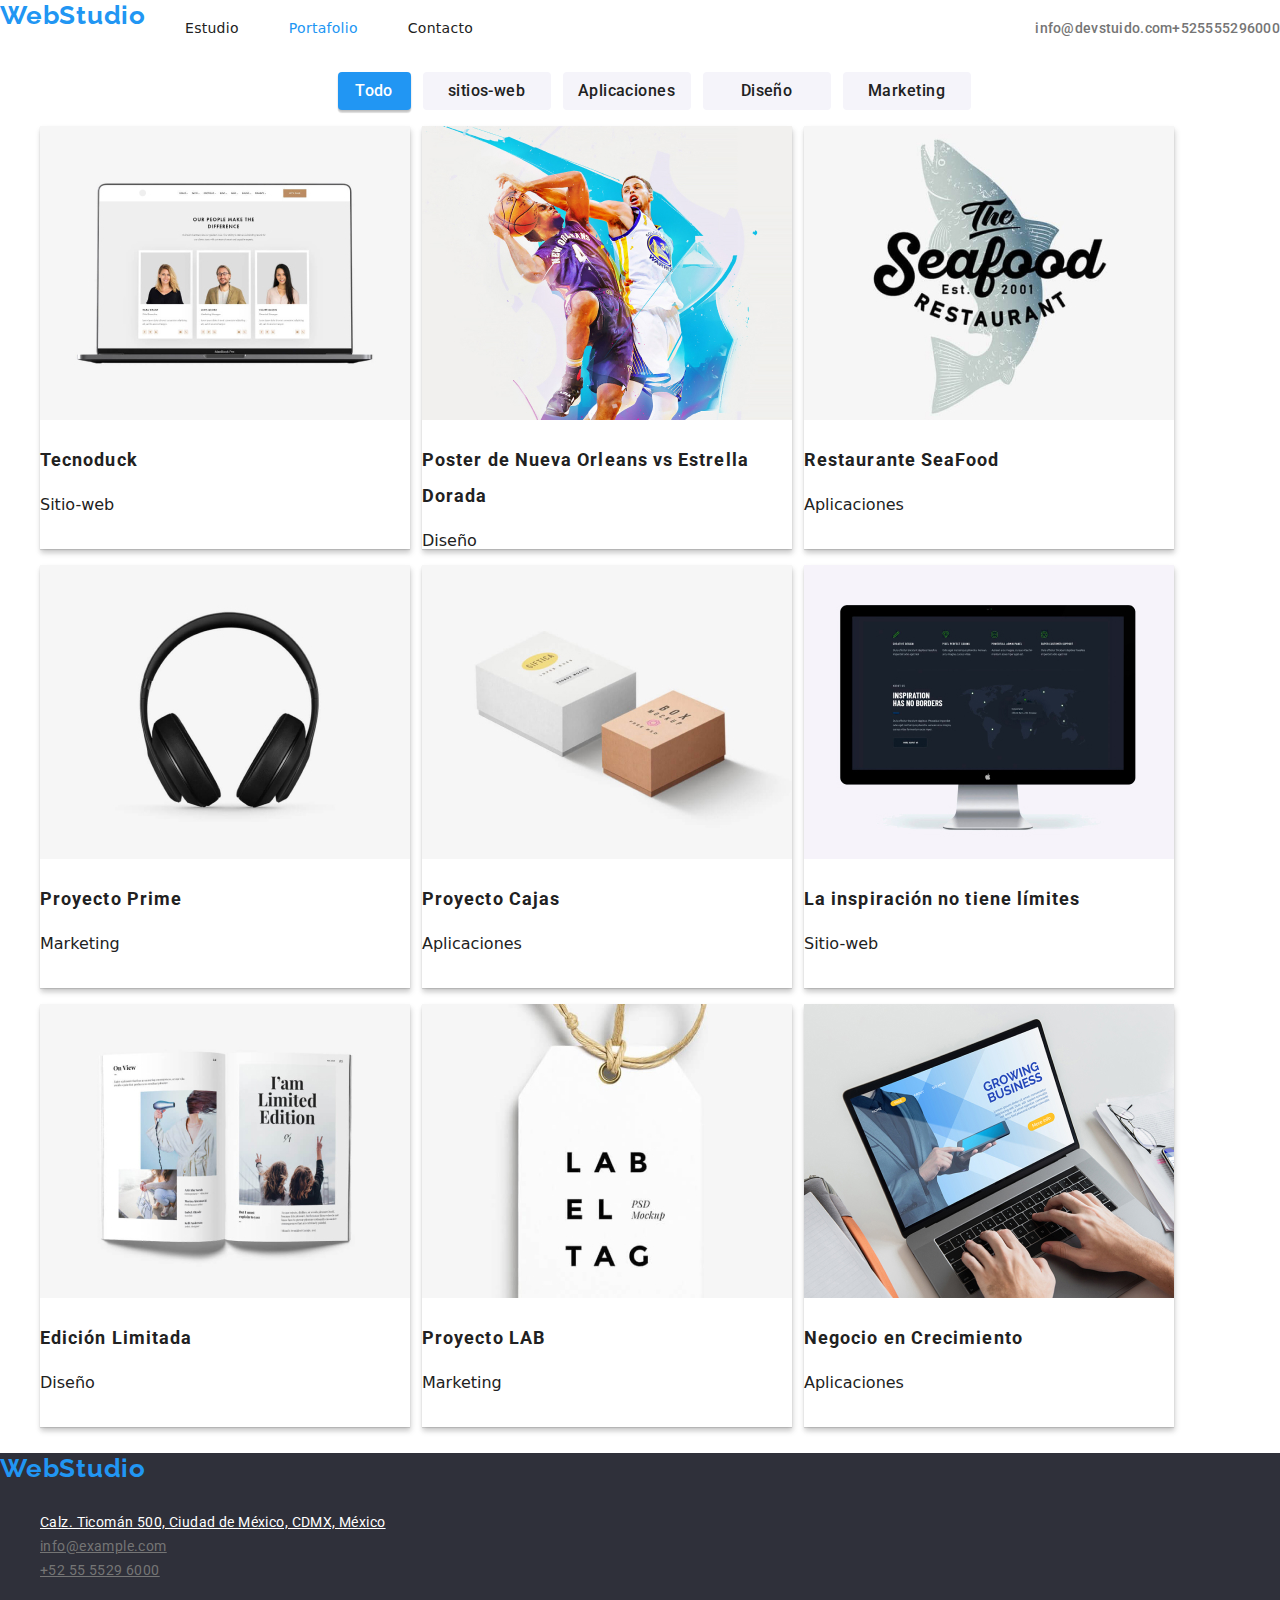
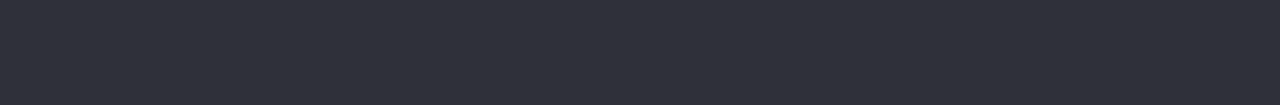
==== portfolio.html @ 0468573d "copia de la tarea 2" ====
<!DOCTYPE html>
<html lang="en">
  <head>
    <meta charset="UTF-8" />
    <meta http-equiv="X-UA-Compatible" content="IE=edge" />
    <meta name="viewport" content="width=device-width, initial-scale=1.0" />
    <title>tarea2</title>
    <link rel="icon" href="images/logo.jpg" />
    <link rel="stylesheet" href="css/styles.css" />
    <link rel="preconnect" href="https://fonts.googleapis.com" />
    <link rel="preconnect" href="https://fonts.gstatic.com" crossorigin />
    <link
    rel="stylesheet"
    href="https://cdnjs.cloudflare.com/ajax/libs/modern-normalize/1.0.0/modern-normalize.min.css"
  />
    <link
      href="https://fonts.googleapis.com/css2?family=Raleway:wght@700&family=Roboto:wght@400;500;700;900&display=swap"
      rel="stylesheet"
    />
  </head>
  <body>
    <header class="head">
      <nav class="browser">
        <a class="web-nav">WebStudio</a>
        <ul class="link-brow">
          <li><a class="link" href="./index.html">Estudio</a></li>
          <li><a class="link current" href="./portfolio.html">Portafolio</a></li>
          <li><a class="link" href="./Contacto">Contacto</a></li>
        </ul>
      </nav>
      <ul class="links-datos">
        <li>
          <a class="email" href="info@devstuido.com">info@devstuido.com</a>
        </li>
        <li>
          <a class="phone" href="+525555296000">+525555296000</a>
        </li>
      </ul>
    </header>
    <main>
      <section>
        <ul class="buttons-main">
          <li>
            <button class="sites-a" type="button">Todo</button>
          </li>
          <li>
            <button class="sites" type="button">sitios-web</button>
          </li>
          <li>
            <button class="sites" type="button">Aplicaciones</button>
          </li>
          <li>
            <button class="sites" type="button">Diseño</button>
          </li>
          <li>
            <button class="sites" type="button">Marketing</button>
          </li>
        </ul>
        <ul class="conte">
          <li class="box">
            <a href="" class="sites-port">
              <img
                class="img"
                src="images/tecnoduck.jpg"
                alt="tecnoduck"
                width="370px"
              />
            </a>
            <h3 class="areas">Tecnoduck</h3>
            <p class="description">Sitio-web</p>
          </li>
          <li class="box">
            <a href="" class="sites-port">
              <img
                class="img"
                src="images/post-new-orleans.jpg"
                alt="poster"
                width="370px"
              />
            </a>
            <h3 class="areas">Poster de Nueva Orleans vs Estrella Dorada</h3>
            <p class="description">Diseño</p>
          </li>
          <li class="box">
            <a href="" class="sites-port">
              <img
                class="img"
                src="images/sea-food.jpg"
                alt="restaurante"
                width="370px"
              />
            </a>
            <h3 class="areas">Restaurante SeaFood</h3>
            <p class="description">Aplicaciones</p>
          </li>
        </ul>
        <ul class="conte">
          <li class="box">
            <a href="" class="sites-port">
              <img
                class="img"
                src="images/headphones.jpg"
                alt="audifonos"
                width="370px"
              />
            </a>
            <h3 class="areas">Proyecto Prime</h3>
            <p class="description">Marketing</p>
          </li>
          <li class="box">
            <a href="" class="sites-port">
              <img
                class="img"
                src="images/boxes.jpg"
                alt="cajas"
                width="370px"
              />
            </a>
            <h3 class="areas">Proyecto Cajas</h3>
            <p class="description">Aplicaciones</p>
          </li>
          <li class="box">
            <a href="" class="sites-port">
              <img
                class="img"
                src="images/monitor.jpg"
                alt="monitor"
                width="370px"
            /></a>
            <h3 class="areas">La inspiración no tiene límites</h3>
            <p class="description">Sitio-web</p>
            </ul>
            <ul class="conte">
          </li>
          <li class="box">
            <a href="" class="sites-port">
              <img
                class="img"
                src="images/limited-edition.jpg"
                alt="Edicion limitada"
                width="370px"
            /></a>
            <h3 class="areas">Edición Limitada</h3>
            <p class="description">Diseño</p>
          </li>
          <li class="box">
            <a href="" class="sites-port">
              <img
                class="img"
                src="images/proyect-lab.jpg"
                alt="Proyecto"
                width="370px"
            /></a>
            <h3 class="areas">Proyecto LAB</h3>
            <p class="description">Marketing</p>
          </li>
          <li class="box">
            <a href="" class="sites-port">
              <img
                class="img"
                src="images/pc.jpg"
                alt="Computador"
                width="370px"
            /></a>
            <h3 class="areas">Negocio en Crecimiento</h3>
            <p class="description">Aplicaciones</p>
          </li>
        </ul>
      </section>
    </main>
    <footer class="foot">
      <h3 class="web-foot">WebStudio</h3>
      <address>
        <ul class="direct-foot">
          <li>
            <a class="addres" href="/">
              Calz. Ticomán 500, Ciudad de México, CDMX, México
            </a>
          </li>
          <li>
            <a class="email-2" href="mailto:info@example.com"
              >info@example.com</a
            >
          </li>
          <li>
            <a class="phone-2" href="tel:+52 55 5529 6000">
              +52 55 5529 6000
            </a>
          </li>
        </ul>
      </address>
    </footer>
  </body>
</html>
---- css/styles.css ----
:root {
  --var-color-back-text: #ffffff;
  --var-color-textdeco-ho-fo: #2196f3;
  --var-color-text-black: #212121;
  --var-color-text-gris: #757575;
}

body {
  font-family: 'Roboto', 'Arial', sans-serif;
  background-color: var(--var-color-back-text);
  color: var(--var-color-text-black);
}
.head {
  display: flex;
}
.browser {
  display: flex;
  margin-top: auto;
  margin-bottom: auto;
}
main li {
  list-style: none;
}

.link-brow {
  display: flex;
  list-style: none;
}

.browser .link-brow .current {
  color: var(--var-color-textdeco-ho-fo);
}

/* .link-brow .link {
  text-decoration: none;
  font-style: normal;
  color: var(--var-color-text-black);
  font-weight: 500;
  font-size: 14px;
  line-height: 1.7142em;
  letter-spacing: 0.02em;
  margin-right: 50px;
} */

.link-brow .link {
  text-decoration: none;
  font-style: normal;
  color: var(--var-color-text-black);
  font-weight: 500;
  font-size: 14px;
  line-height: 1.7142em;
  letter-spacing: 0.02em;
  margin-right: 50px;
}
.link:hover,
.link:focus,
.link-current:hover,
.link-current:focus {
  color: var(--var-color-textdeco-ho-fo);
  text-decoration: underline 3px var(--var-color-textdeco-ho-fo);
}
.web-nav {
  width: 145px;
  height: 31px;
  left: 215px;
  top: 24px;

  font-family: 'Raleway';
  font-style: normal;
  font-weight: 700;
  font-size: 26px;
  line-height: 1.938rem;
  text-align: right;
  letter-spacing: 0.03em;
  color: var(--var-color-textdeco-ho-fo);
  /* text-decoration: underline 3px var(--var-color-textdeco-ho-fo); */
}

.links-datos {
  font-family: 'Roboto';
  font-style: normal;
  font-weight: 500;
  font-size: 14px;
  line-height: 1rem;
  letter-spacing: 0.02em;
  display: flex;
  margin-left: auto;
  margin-top: auto;
  margin-bottom: auto;
  list-style: none;
}
.links-datos a {
  text-decoration: none;
  color: var(--var-color-text-gris);
}

.email:hover,
.email:focus {
  color: var(--var-color-textdeco-ho-fo);
}
.phone:hover,
.phone:focus {
  color: var(--var-color-textdeco-ho-fo);
}

.detall {
  list-style: none;
}
.part-solu {
  width: 1600px;
  left: -4px;
  top: 80px;
  background: #2f303a;
  filter: drop-shadow(0px 4px 4px rgba(0, 0, 0, 0.25));
}
.solution {
  font-family: 'Roboto';
  font-style: normal;
  font-weight: 900;
  font-size: 44px;
  line-height: 1.363em;
  text-align: center;
  letter-spacing: 0.06em;
  text-transform: uppercase;
  color: var(--var-color-back-text);
}
.service {
  display: flex;
  flex-direction: row;
  justify-content: center;
  align-items: center;
  padding: 10px 32px;
  gap: 10px;
  display: block;
  margin: 0 auto;
  font-family: 'Roboto';
  font-style: normal;
  font-weight: 700;
  font-size: 16px;
  line-height: 1.875em;
  display: flex;
  align-items: center;
  text-align: center;
  letter-spacing: 0.06em;
  color: var(--var-color-back-text);
  flex: none;
  order: 0;
  flex-grow: 0;
  cursor: pointer;
  border-radius: 4px;
  background: var(--var-color-textdeco-ho-fo);
}
.service:hover {
  box-shadow: 0px 4px 4px rgba(0, 0, 0, 0.15);
}

.detail {
  display: flex;
  margin: auto;
  width: 80%;
}
.details.main {
  font-family: 'Roboto';
  font-style: normal;
  font-weight: 700;
  font-size: 14px;
  line-height: 1rem;
  letter-spacing: 0.03em;
  text-transform: uppercase;
  color: #212121;
}
.contents-main {
  font-family: 'Roboto';
  font-style: normal;
  font-weight: 400;
  font-size: 14px;
  line-height: 1.5rem;
  letter-spacing: 0.03em;
  color: var(--var-color-text-gris);
}
.details-main:hover,
.details-main:focus,
.details-main:active {
  text-decoration: underline 3px var(--var-color-textdeco-ho-fo);
}

.contents-main:hover,
.contents-main:focus,
.contents-main:active {
  text-decoration: underline 3px var(--var-color-textdeco-ho-fo);
}
.work-main {
  font-family: 'Roboto';
  font-style: normal;
  font-weight: 700;
  font-size: 36px;
  line-height: 2.625rem;
  text-align: center;
  letter-spacing: 0.03em;
  color: var(--var-color-text-black);
}
.ocupation {
  width: 1173.16px;
  height: 425px;
  left: 215px;
  top: 991px;
  display: block;
  margin: auto;
}
.images {
  display: flex;
}
.img:hover,
.img:focus,
.img:active {
  border: 3px solid var(--var-color-textdeco-ho-fo);
}
.team {
  width: 1600px;
  height: 648px;
  left: 0px;
  top: 1510px;

  background: #f5f4fa;
}
.them {
  display: flex;
}
.ourteam {
  font-family: 'Roboto';
  font-style: normal;
  font-weight: 700;
  font-size: 36px;
  line-height: 2.625rem;
  text-align: center;
  letter-spacing: 0.03em;
  color: #212121;
}
.member:hover,
.member:focus,
.member:active {
  border: 2px solid var(--var-color-textdeco-ho-fo);
}
.team-main {
  font-family: 'Roboto';
  font-style: normal;
  font-weight: 500;
  font-size: 16px;
  line-height: 1.188rem;
  text-align: center;
  letter-spacing: 0.03em;
  color: #212121;
}
.profession-main {
  font-family: 'Roboto';
  font-style: normal;
  font-weight: 400;
  font-size: 16px;
  line-height: 1.188rem;
  text-align: center;
  letter-spacing: 0.03em;
  color: var(--var-color-text-gris);
}
.team-main:hover,
.team-main:focus,
.team-main:active {
  text-decoration: underline 3px var(--var-color-textdeco-ho-fo);
}
.profession-main:hover,
.profession-main:focus,
.profession-main:active {
  text-decoration: underline 3px var(--var-color-textdeco-ho-fo);
}

.foot {
  width: 1600px;
  height: 252px;
  left: 0px;
  top: 2158px;
  background: #2f303a;
}
.direct-foot {
  list-style: none;
}

.web-foot {
  font-family: 'Raleway';
  font-style: normal;
  font-weight: 700;
  font-size: 26px;
  line-height: 1.938rem;
  letter-spacing: 0.03em;
  color: var(--var-color-textdeco-ho-fo);
}
.web-foot:focus,
.web-foot:hover {
  text-decoration: underline 3px var(--var-color-textdeco-ho-fo);
}
.addres:focus,
.addres:hover {
  text-decoration: underline 3px var(--var-color-textdeco-ho-fo);
}
.addres {
  font-family: 'Roboto';
  font-style: normal;
  font-weight: 400;
  font-size: 14px;
  line-height: 1.5rem;
  letter-spacing: 0.03em;
  color: var(--var-color-back-text);
}
.email-2:focus,
.email-2:hover {
  text-decoration: underline 3px var(--var-color-textdeco-ho-fo);
}
.email-2 {
  font-family: 'Roboto';
  font-style: normal;
  font-weight: 400;
  font-size: 14px;
  line-height: 1.5rem;
  letter-spacing: 0.03em;
  color: var(--var-color-text-gris);
}
.phone-2:focus,
.phone-2:hover {
  text-decoration: underline 3px var(--var-color-textdeco-ho-fo);
}
.phone-2 {
  font-family: 'Roboto';
  font-style: normal;
  font-weight: 400;
  font-size: 14px;
  line-height: 1.5rem;
  letter-spacing: 0.03em;
  color: var(--var-color-text-gris);
}
/* Portafolio*/

.sites-a:hover,
.sites-a:focus,
.sites-a:active {
  text-decoration: underline 3px var(--var-color-textdeco-ho-fo);
  background: var(--var-color-textdeco-ho-fo);
  color: var(--var-color-back-text);
}
.sites:hover,
.sites:focus,
.sites:active {
  text-decoration: underline 3px var(--var-color-textdeco-ho-fo);
  background: var(--var-color-textdeco-ho-fo);
  color: var(--var-color-back-text);
}

.buttons-main {
  display: flex;
  align-items: center;
  justify-content: center;
}
.sites-a {
  width: 73px;
  height: 38px;
  margin-right: 12px;
  background: var(--var-color-textdeco-ho-fo);
  box-shadow: 0px 3px 1px rgba(0, 0, 0, 0.1), 0px 1px 2px rgba(0, 0, 0, 0.08),
    0px 2px 2px rgba(0, 0, 0, 0.12);
  border-radius: 4px;
  border: 1px;
  font-family: 'Roboto';
  font-style: normal;
  font-weight: 500;
  font-size: 16px;
  line-height: 1.625rem;
  text-align: center;
  letter-spacing: 0.03em;
  color: var(--var-color-back-text);
}
.sites {
  width: 128px;
  height: 38px;
  margin-right: 12px;
  background: #f5f4fa;
  border-radius: 4px;
  border: 1px;
  font-family: 'Roboto';
  font-style: normal;
  font-weight: 500;
  font-size: 16px;
  line-height: 1.625rem;
  text-align: center;
  letter-spacing: 0.03em;
  color: var(--var-color-text-black);
}

.areas:focus,
.areas:active,
.areas:hover {
  text-decoration: underline 3px var(--var-color-textdeco-ho-fo);
}
.description:focus,
.description:active,
.description:hover {
  text-decoration: underline 3px var(--var-color-textdeco-ho-fo);
}

.areas {
  font-family: 'Roboto';
  font-style: normal;
  font-weight: 700;
  font-size: 18px;
  line-height: 2.25rem;
  letter-spacing: 0.06em;
  color: var(--var-color-text-black);
}

.box {
  box-sizing: border-box;
  margin-right: 12px;
  width: 370px;
  height: 423px;
  background: var(--var-color-back-text);
  border: 0px solid #eeeeee;
  box-shadow: 0px 1px 1px rgba(0, 0, 0, 0.12), 0px 4px 4px rgba(0, 0, 0, 0.06),
    1px 4px 6px rgba(0, 0, 0, 0.16);
}
.conte {
  display: flex;
}
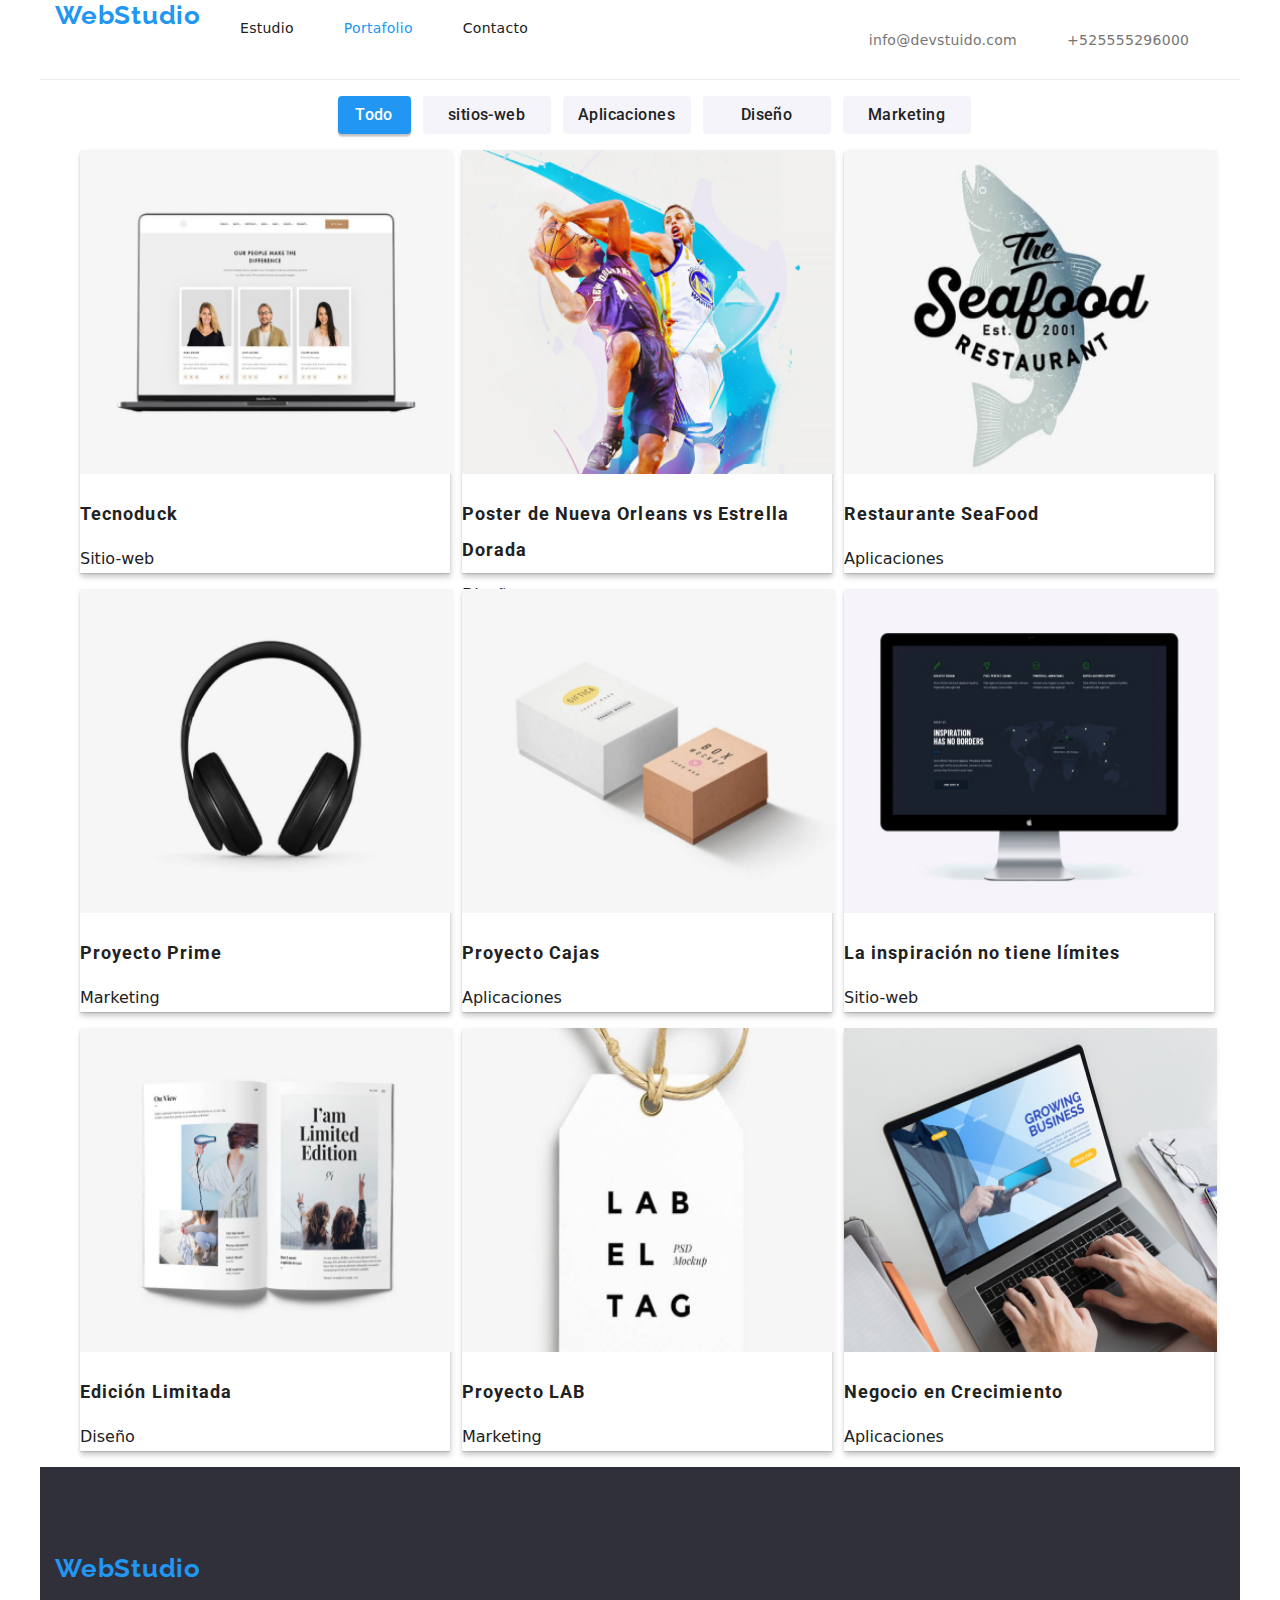
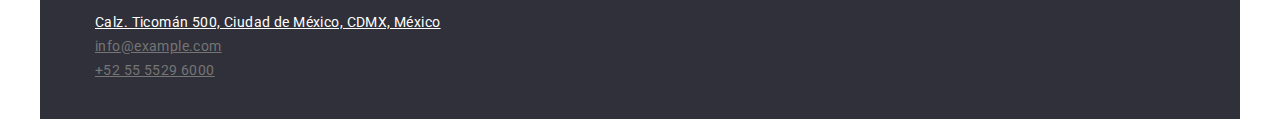
==== commit af1146f9: "cambios tarea 3" ====
--- a/portfolio.html
+++ b/portfolio.html
@@ -4,7 +4,7 @@
     <meta charset="UTF-8" />
     <meta http-equiv="X-UA-Compatible" content="IE=edge" />
     <meta name="viewport" content="width=device-width, initial-scale=1.0" />
-    <title>tarea2</title>
+    <title>Portafolio</title>
     <link rel="icon" href="images/logo.jpg" />
     <link rel="stylesheet" href="css/styles.css" />
     <link rel="preconnect" href="https://fonts.googleapis.com" />
@@ -19,6 +19,7 @@
     />
   </head>
   <body>
+    <div class="container"> 
     <header class="head">
       <nav class="browser">
         <a class="web-nav">WebStudio</a>
@@ -190,5 +191,6 @@
         </ul>
       </address>
     </footer>
+    </div>
   </body>
 </html>
--- a/css/styles.css
+++ b/css/styles.css
@@ -10,18 +10,29 @@
   background-color: var(--var-color-back-text);
   color: var(--var-color-text-black);
 }
+.container {
+  width: 1200px;
+  margin: auto;
+}
+.section {
+  margin: 0 auto;
+  padding-bottom: 24px;
+  padding-top: 94px;
+  /* background: #2196F3; */
+}
 .head {
-  display: flex;
+  background: #ffffff;
+  height: 80px;
+  display: flex;
+  border-bottom: 1px solid #ececec;
 }
 .browser {
   display: flex;
-  margin-top: auto;
-  margin-bottom: auto;
+  padding-left: 15px;
 }
 main li {
   list-style: none;
 }
-
 .link-brow {
   display: flex;
   list-style: none;
@@ -77,20 +88,27 @@
 }
 
 .links-datos {
-  font-family: 'Roboto';
-  font-style: normal;
-  font-weight: 500;
-  font-size: 14px;
-  line-height: 1rem;
-  letter-spacing: 0.02em;
-  display: flex;
-  margin-left: auto;
-  margin-top: auto;
-  margin-bottom: auto;
+  display: flex;
   list-style: none;
-}
+  margin: auto;
+  padding: 0px;
+  padding-left: 290px;
+}
+
 .links-datos a {
   text-decoration: none;
+  font-style: normal;
+  font-weight: 500;
+  font-size: 14px;
+  line-height: 1.7142em;
+  letter-spacing: 0.02em;
+  color: var(--var-color-text-gris);
+  margin-right: 50px;
+  padding: 0px;
+}
+
+.links-datos a {
+  text-decoration: none;
   color: var(--var-color-text-gris);
 }
 
@@ -103,17 +121,19 @@
   color: var(--var-color-textdeco-ho-fo);
 }
 
-.detall {
-  list-style: none;
-}
 .part-solu {
-  width: 1600px;
-  left: -4px;
-  top: 80px;
+  margin: auto;
+  padding-top: 200px;
+  padding-bottom: 200px;
   background: #2f303a;
   filter: drop-shadow(0px 4px 4px rgba(0, 0, 0, 0.25));
 }
 .solution {
+  width: 696px;
+  display: block;
+  margin: 0 auto;
+  padding: 0px;
+  padding-bottom: 30px;
   font-family: 'Roboto';
   font-style: normal;
   font-weight: 900;
@@ -129,7 +149,7 @@
   flex-direction: row;
   justify-content: center;
   align-items: center;
-  padding: 10px 32px;
+  padding: 10px 32px 10px 32px;
   gap: 10px;
   display: block;
   margin: 0 auto;
@@ -149,6 +169,7 @@
   cursor: pointer;
   border-radius: 4px;
   background: var(--var-color-textdeco-ho-fo);
+  border: 2px;
 }
 .service:hover {
   box-shadow: 0px 4px 4px rgba(0, 0, 0, 0.15);
@@ -200,33 +221,42 @@
   color: var(--var-color-text-black);
 }
 .ocupation {
-  width: 1173.16px;
-  height: 425px;
-  left: 215px;
-  top: 991px;
-  display: block;
-  margin: auto;
+  display: flex;
+  flex-wrap: wrap;
+  justify-content: center;
+  margin: auto;
+  padding-top: 94px;
+  padding-bottom: 94px;
 }
 .images {
   display: flex;
+  margin: 0px;
+  padding: 0px;
+}
+.detall {
+  margin-left: 30.26px;
+  margin-right: 23.42px;
+}
+
+.img {
+  width: 373.16px;
+  height: 323.7px;
 }
 .img:hover,
 .img:focus,
 .img:active {
-  border: 3px solid var(--var-color-textdeco-ho-fo);
+  border: 2px solid var(--var-color-textdeco-ho-fo);
 }
 .team {
-  width: 1600px;
-  height: 648px;
-  left: 0px;
-  top: 1510px;
-
+  display: flex;
+  flex-wrap: wrap;
   background: #f5f4fa;
-}
-.them {
-  display: flex;
+  padding-bottom: 94px;
+  padding-top: 188px;
 }
 .ourteam {
+  margin: auto;
+  padding-bottom: 50px;
   font-family: 'Roboto';
   font-style: normal;
   font-weight: 700;
@@ -236,11 +266,25 @@
   letter-spacing: 0.03em;
   color: #212121;
 }
+.them {
+  display: flex;
+  margin: auto;
+  padding: 0px;
+}
+
 .member:hover,
 .member:focus,
 .member:active {
   border: 2px solid var(--var-color-textdeco-ho-fo);
 }
+.memb {
+  background: #ffffff;
+  margin-right: 30px;
+  padding-bottom: 30px;
+  box-shadow: 0px 1px 3px rgba(0, 0, 0, 0.12), 0px 1px 1px rgba(0, 0, 0, 0.14),
+    0px 2px 1px rgba(0, 0, 0, 0.2);
+  border-radius: 0px 0px 4px 4px;
+}
 .team-main {
   font-family: 'Roboto';
   font-style: normal;
@@ -273,10 +317,9 @@
 }
 
 .foot {
-  width: 1600px;
   height: 252px;
-  left: 0px;
-  top: 2158px;
+  padding-left: 15px;
+  padding-top: 60px;
   background: #2f303a;
 }
 .direct-foot {
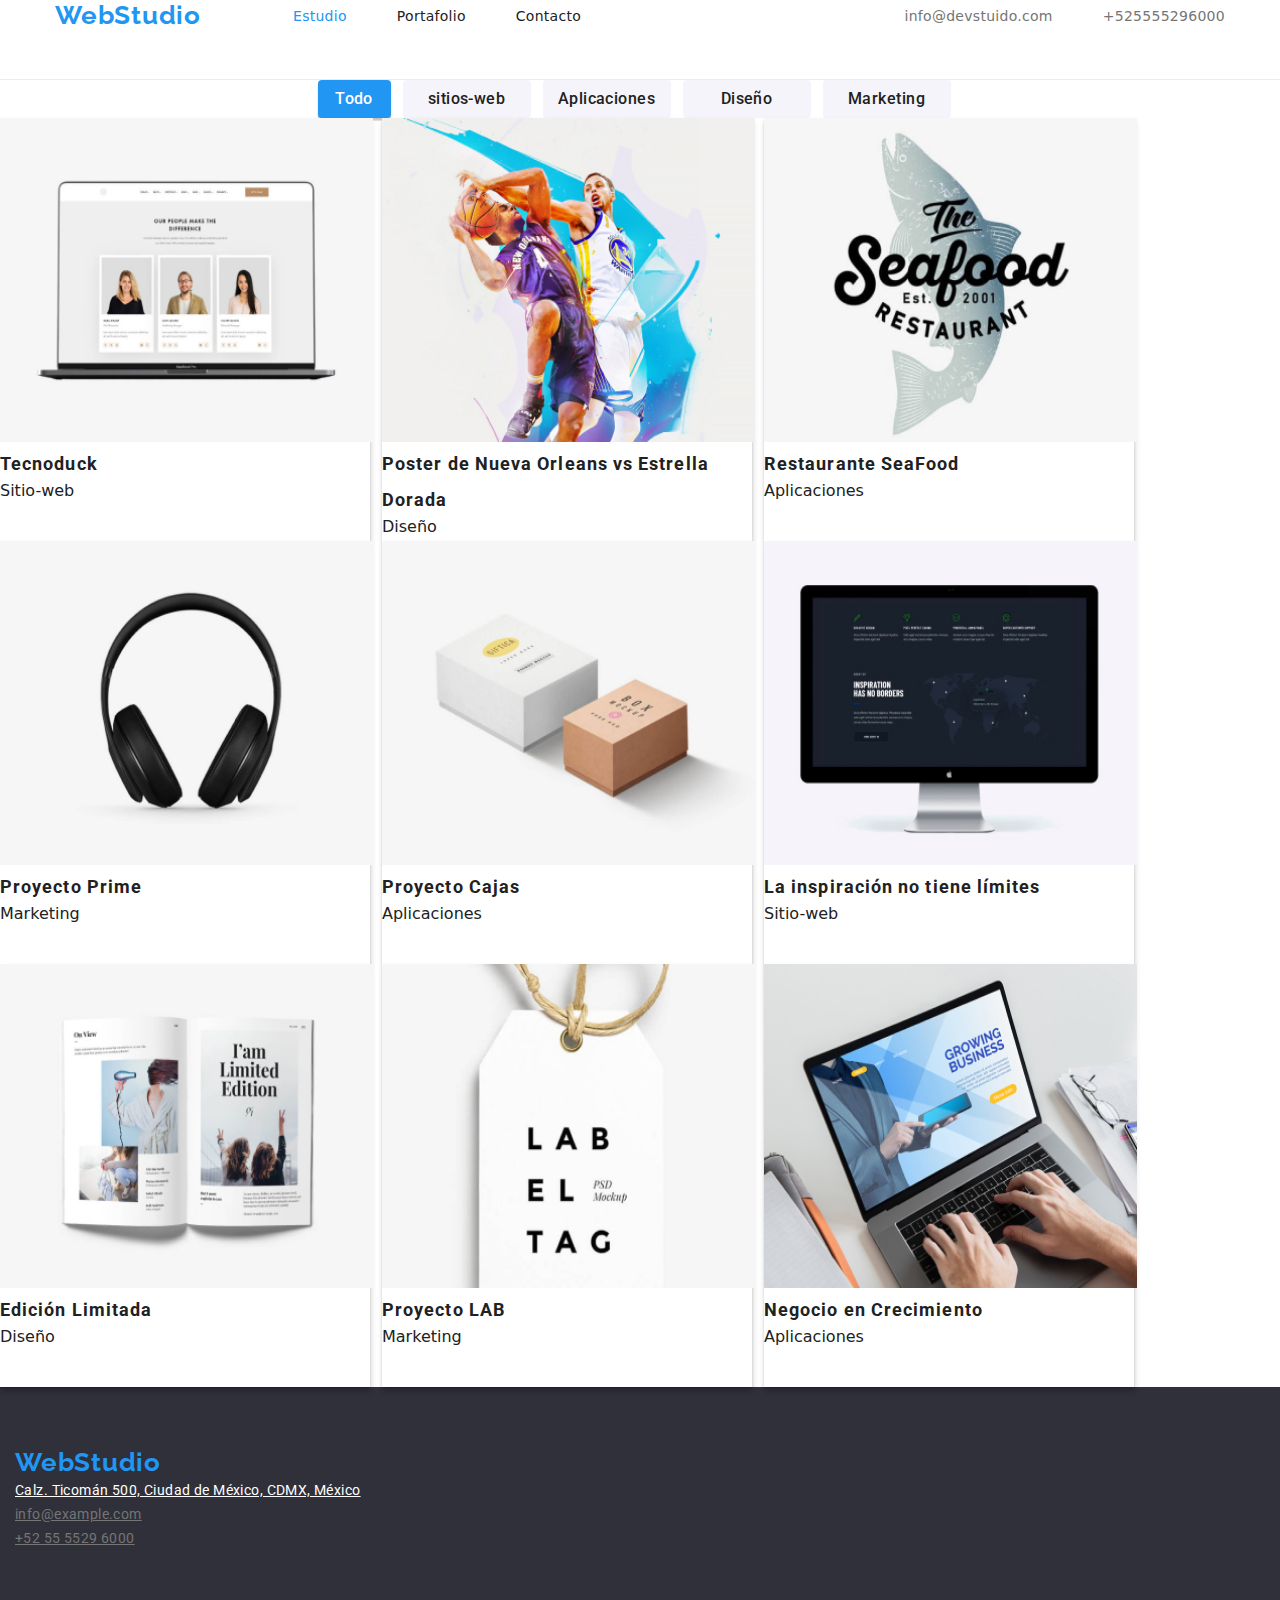
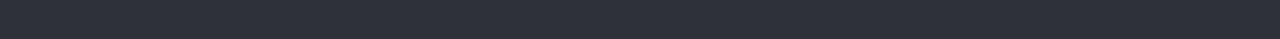
==== commit 655fbc79: "Arreglos tarea 3" ====
--- a/portfolio.html
+++ b/portfolio.html
@@ -17,26 +17,27 @@
       href="https://fonts.googleapis.com/css2?family=Raleway:wght@700&family=Roboto:wght@400;500;700;900&display=swap"
       rel="stylesheet"
     />
-  </head>
+  </head> 
   <body>
-    <div class="container"> 
-    <header class="head">
-      <nav class="browser">
-        <a class="web-nav">WebStudio</a>
-        <ul class="link-brow">
-          <li><a class="link" href="./index.html">Estudio</a></li>
-          <li><a class="link current" href="./portfolio.html">Portafolio</a></li>
-          <li><a class="link" href="./Contacto">Contacto</a></li>
+    <header class="header-class">
+      <div class="container head">
+        <nav class="browser">
+          <a class="web-nav">WebStudio</a>
+          <ul class="link-brow">
+            <li><a class="link current" href="./index.html">Estudio</a></li>
+            <li><a class="link" href="./portfolio.html">Portafolio</a></li>
+            <li><a class="link" href="./Contacto">Contacto</a></li>
+          </ul>
+        </nav>
+        <ul class="links-datos">
+          <li>
+            <a class="email" href="info@devstuido.com">info@devstuido.com</a>
+          </li>
+          <li>
+            <a class="phone" href="+525555296000">+525555296000</a>
+          </li>
         </ul>
-      </nav>
-      <ul class="links-datos">
-        <li>
-          <a class="email" href="info@devstuido.com">info@devstuido.com</a>
-        </li>
-        <li>
-          <a class="phone" href="+525555296000">+525555296000</a>
-        </li>
-      </ul>
+      </div>
     </header>
     <main>
       <section>
--- a/css/styles.css
+++ b/css/styles.css
@@ -10,9 +10,23 @@
   background-color: var(--var-color-back-text);
   color: var(--var-color-text-black);
 }
+
+ul,
+h1,
+h2,
+h3,
+h4,
+h5,
+h6,
+p {
+  margin: 0;
+  padding: 0;
+}
 .container {
   width: 1200px;
-  margin: auto;
+  margin: 0 auto;
+  padding-left: 15px;
+  padding-right: 15px;
 }
 .section {
   margin: 0 auto;
@@ -20,15 +34,20 @@
   padding-top: 94px;
   /* background: #2196F3; */
 }
-.head {
+.header-class {
   background: #ffffff;
   height: 80px;
-  display: flex;
   border-bottom: 1px solid #ececec;
 }
+.head {
+  display: flex;
+  align-items: center;
+  justify-content: space-between;
+}
 .browser {
   display: flex;
-  padding-left: 15px;
+  align-items: center;
+  gap: 93px;
 }
 main li {
   list-style: none;
@@ -36,6 +55,7 @@
 .link-brow {
   display: flex;
   list-style: none;
+  gap: 50px;
 }
 
 .browser .link-brow .current {
@@ -61,14 +81,12 @@
   font-size: 14px;
   line-height: 1.7142em;
   letter-spacing: 0.02em;
-  margin-right: 50px;
 }
 .link:hover,
 .link:focus,
 .link-current:hover,
 .link-current:focus {
   color: var(--var-color-textdeco-ho-fo);
-  text-decoration: underline 3px var(--var-color-textdeco-ho-fo);
 }
 .web-nav {
   width: 145px;
@@ -90,9 +108,7 @@
 .links-datos {
   display: flex;
   list-style: none;
-  margin: auto;
-  padding: 0px;
-  padding-left: 290px;
+  gap: 50px;
 }
 
 .links-datos a {
@@ -103,7 +119,6 @@
   line-height: 1.7142em;
   letter-spacing: 0.02em;
   color: var(--var-color-text-gris);
-  margin-right: 50px;
   padding: 0px;
 }
 
@@ -177,8 +192,6 @@
 
 .detail {
   display: flex;
-  margin: auto;
-  width: 80%;
 }
 .details.main {
   font-family: 'Roboto';
@@ -198,17 +211,6 @@
   line-height: 1.5rem;
   letter-spacing: 0.03em;
   color: var(--var-color-text-gris);
-}
-.details-main:hover,
-.details-main:focus,
-.details-main:active {
-  text-decoration: underline 3px var(--var-color-textdeco-ho-fo);
-}
-
-.contents-main:hover,
-.contents-main:focus,
-.contents-main:active {
-  text-decoration: underline 3px var(--var-color-textdeco-ho-fo);
 }
 .work-main {
   font-family: 'Roboto';
@@ -233,9 +235,12 @@
   margin: 0px;
   padding: 0px;
 }
+.benefist-list {
+  display: flex;
+  justify-content: space-around;
+}
 .detall {
-  margin-left: 30.26px;
-  margin-right: 23.42px;
+  flex-basis: calc((100% - 90px) / 4);
 }
 
 .img {
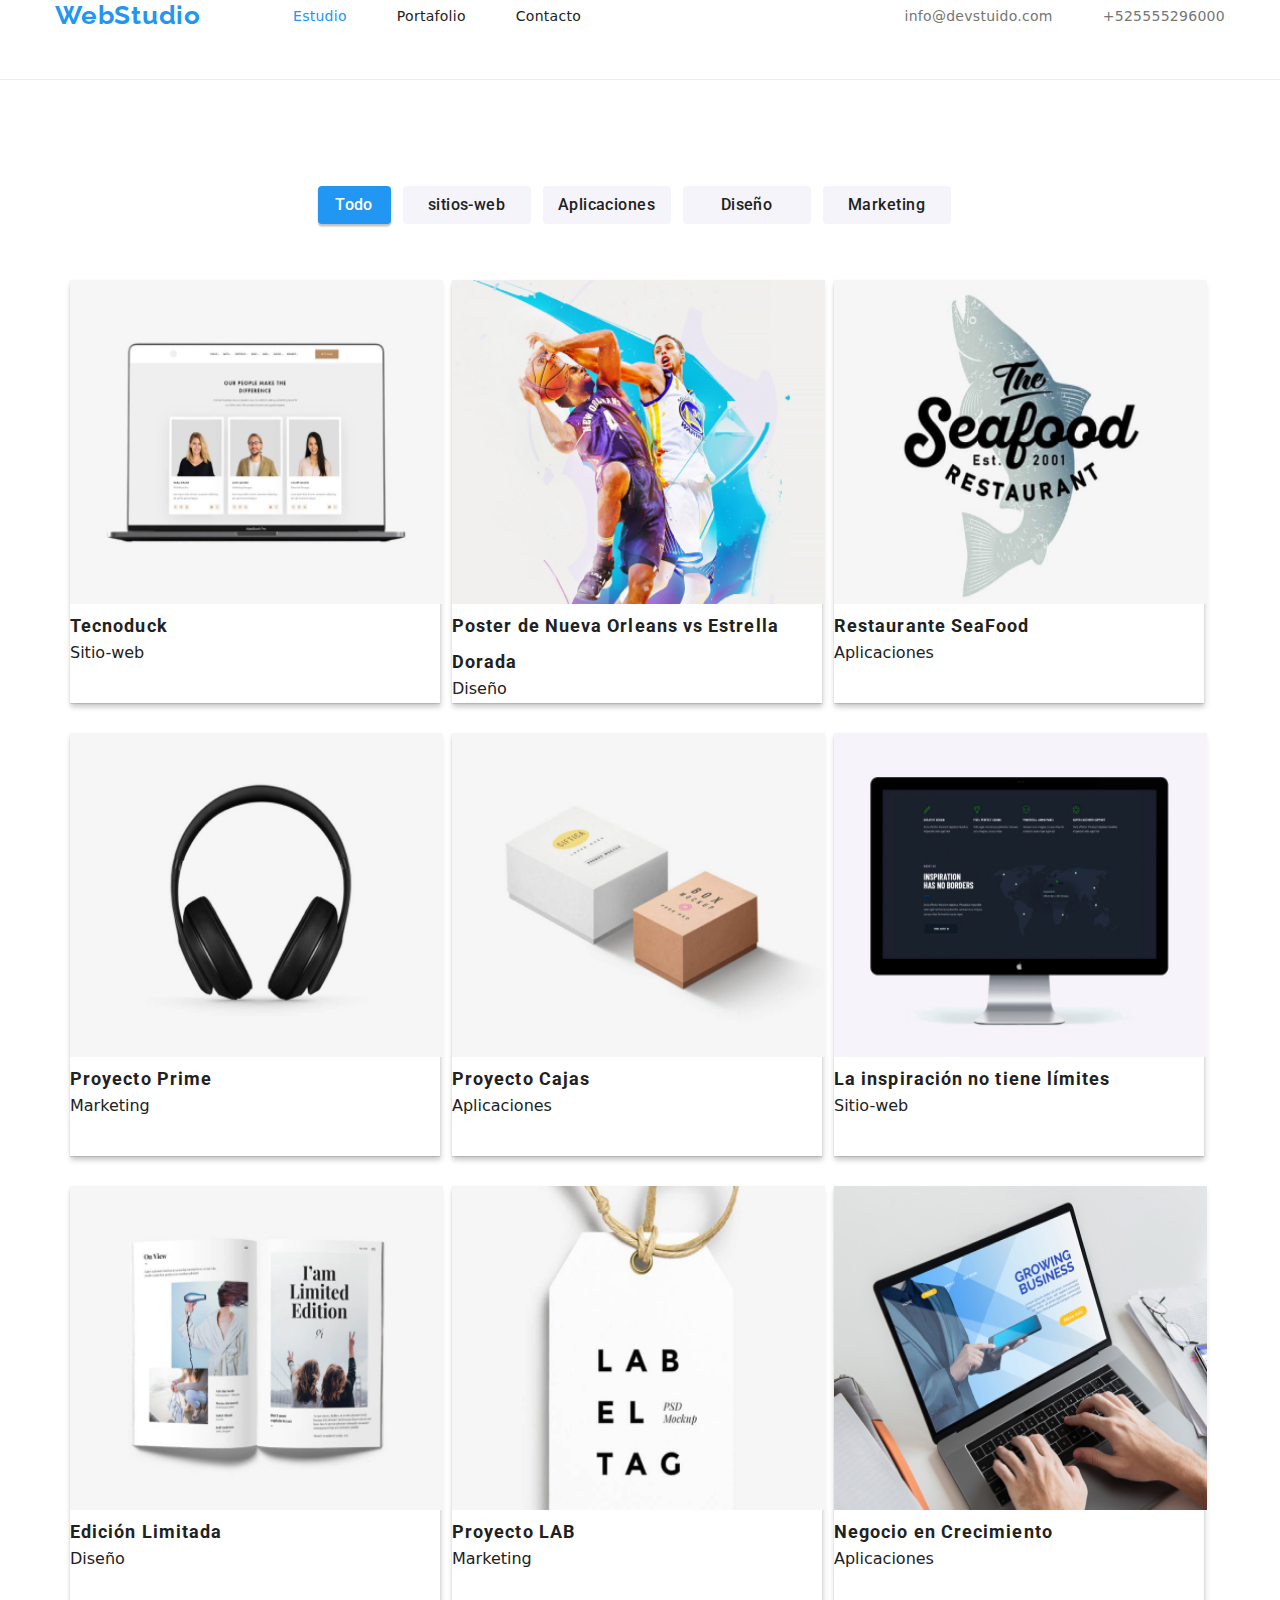
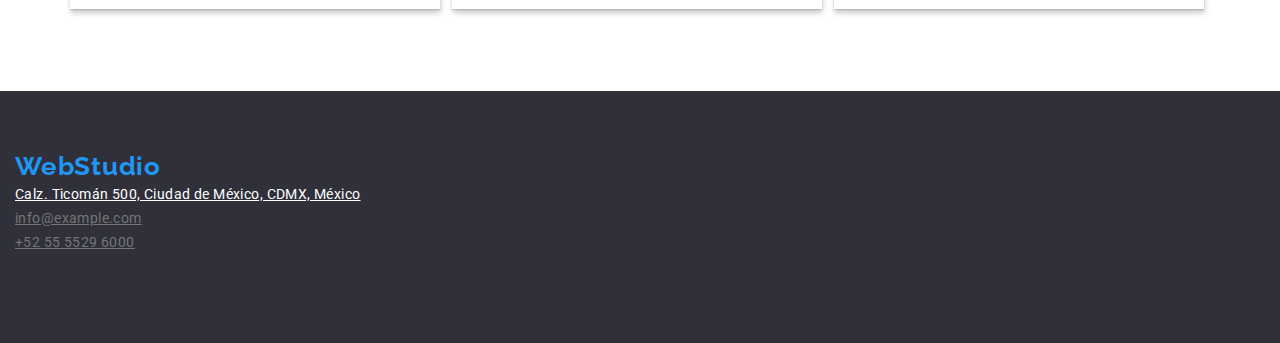
==== commit 566fd54f: "Cambios index - portafolio" ====
--- a/portfolio.html
+++ b/portfolio.html
@@ -40,7 +40,7 @@
       </div>
     </header>
     <main>
-      <section>
+      <section class="container cont">
         <ul class="buttons-main">
           <li>
             <button class="sites-a" type="button">Todo</button>
@@ -58,6 +58,8 @@
             <button class="sites" type="button">Marketing</button>
           </li>
         </ul>
+        <div class="container">
+          <section class="group">
         <ul class="conte">
           <li class="box">
             <a href="" class="sites-port">
@@ -168,9 +170,11 @@
             <p class="description">Aplicaciones</p>
           </li>
         </ul>
+        </section>
+        </div>
       </section>
     </main>
-    <footer class="foot">
+    <footer class="foot2">
       <h3 class="web-foot">WebStudio</h3>
       <address>
         <ul class="direct-foot">
--- a/css/styles.css
+++ b/css/styles.css
@@ -240,12 +240,14 @@
   justify-content: space-around;
 }
 .detall {
+  margin-top: 90px;
   flex-basis: calc((100% - 90px) / 4);
 }
 
 .img {
   width: 373.16px;
   height: 323.7px;
+  margin-right: 30.26px;
 }
 .img:hover,
 .img:focus,
@@ -321,12 +323,14 @@
   text-decoration: underline 3px var(--var-color-textdeco-ho-fo);
 }
 
-.foot {
+.foot1 {
   height: 252px;
   padding-left: 15px;
   padding-top: 60px;
+  margin-top: 94px;
   background: #2f303a;
 }
+
 .direct-foot {
   list-style: none;
 }
@@ -400,6 +404,9 @@
   color: var(--var-color-back-text);
 }
 
+.cont {
+  margin-top: 106px;
+}
 .buttons-main {
   display: flex;
   align-items: center;
@@ -471,6 +478,18 @@
   box-shadow: 0px 1px 1px rgba(0, 0, 0, 0.12), 0px 4px 4px rgba(0, 0, 0, 0.06),
     1px 4px 6px rgba(0, 0, 0, 0.16);
 }
+
+.group {
+  margin-top: 56px;
+}
 .conte {
   display: flex;
-}
+  margin-top: 30px;
+}
+.foot2 {
+  height: 252px;
+  padding-left: 15px;
+  padding-top: 60px;
+  margin-top: 82px;
+  background: #2f303a;
+}
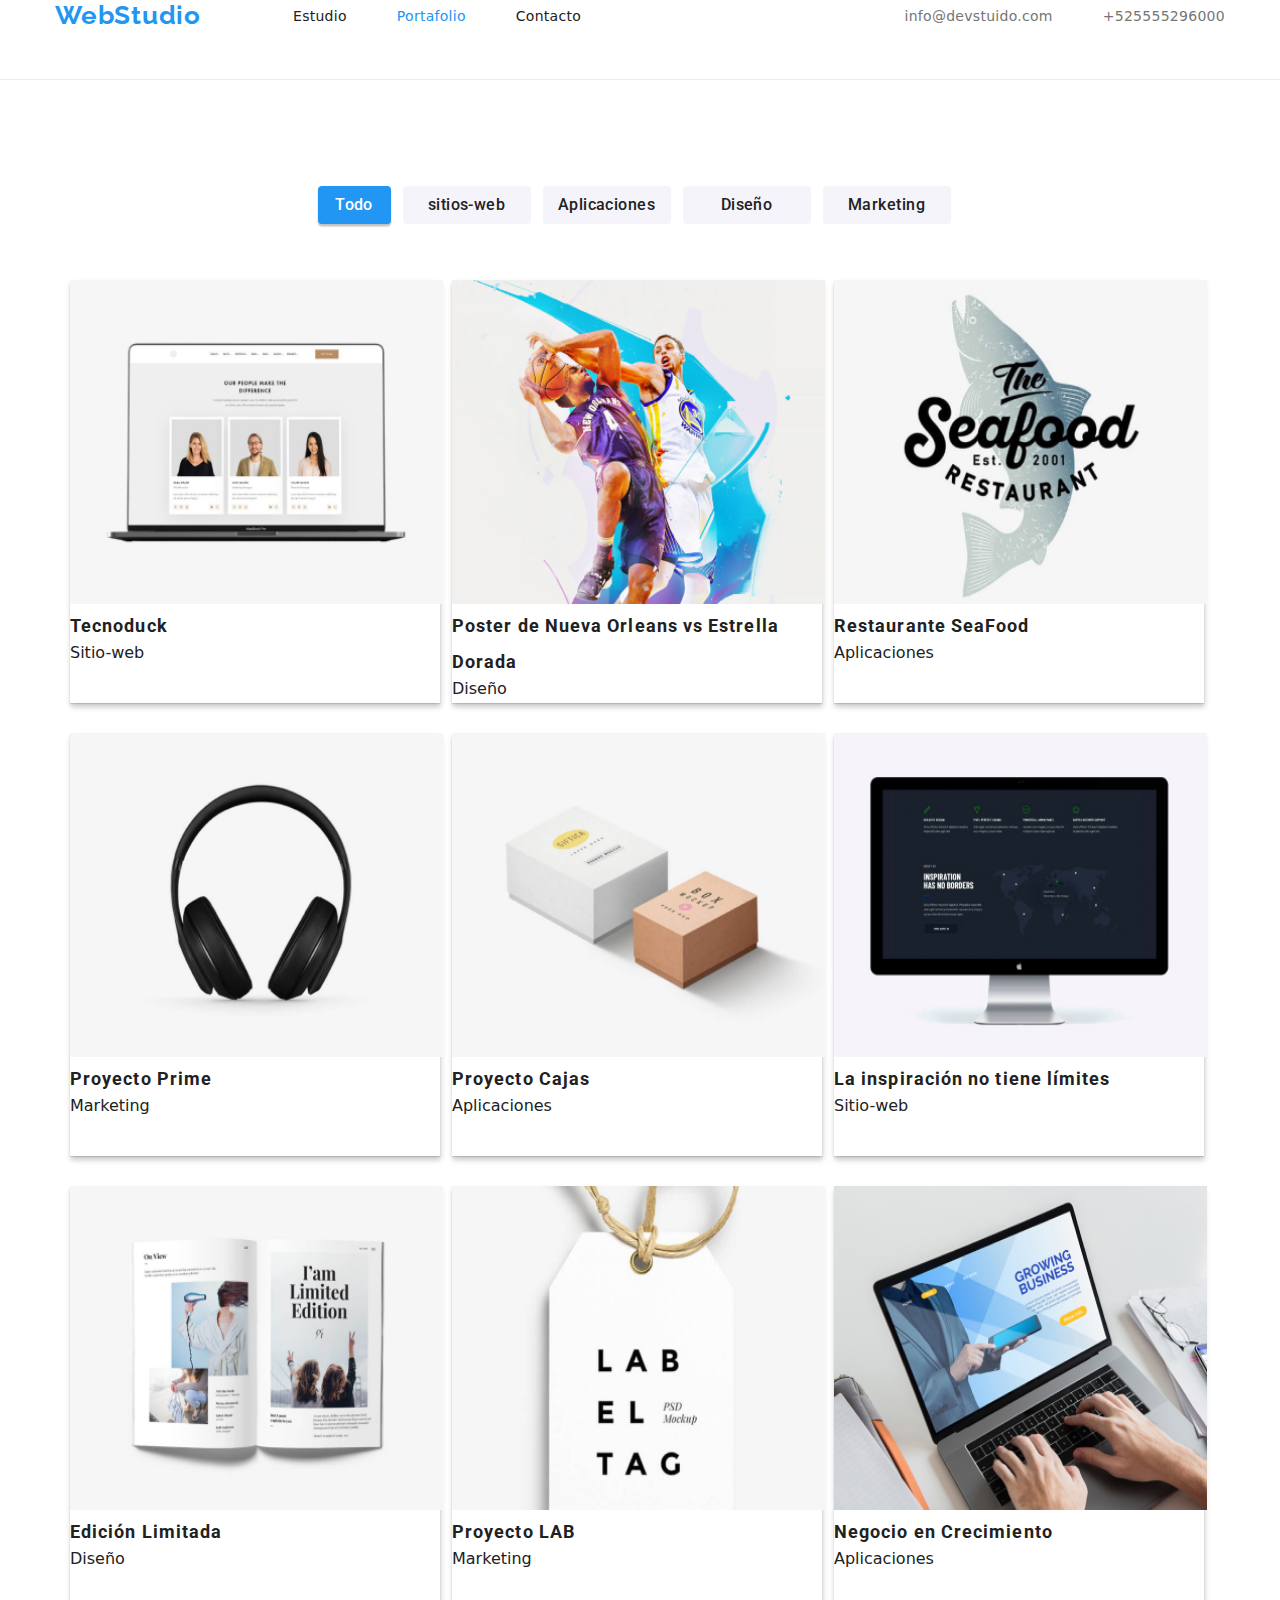
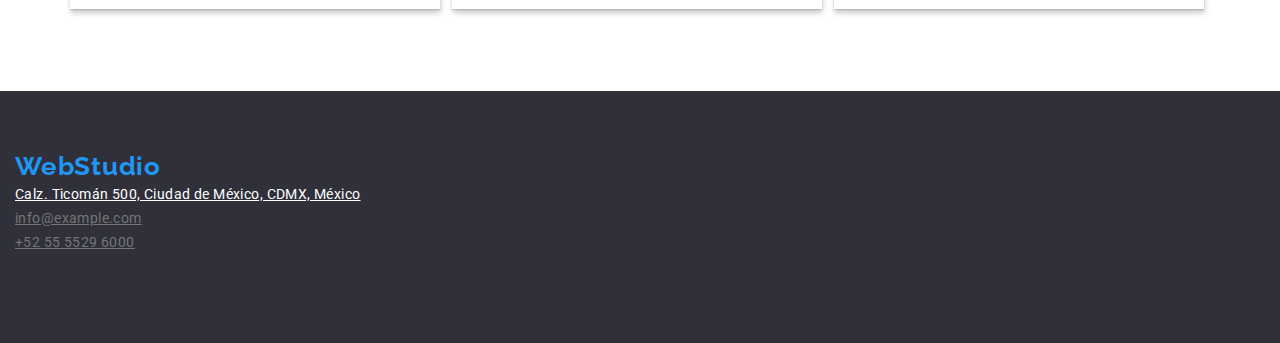
==== commit c93bb9f6: "Cambios current" ====
--- a/portfolio.html
+++ b/portfolio.html
@@ -24,8 +24,8 @@
         <nav class="browser">
           <a class="web-nav">WebStudio</a>
           <ul class="link-brow">
-            <li><a class="link current" href="./index.html">Estudio</a></li>
-            <li><a class="link" href="./portfolio.html">Portafolio</a></li>
+            <li><a class="link " href="./index.html">Estudio</a></li>
+            <li><a class="link current" href="./portfolio.html">Portafolio</a></li>
             <li><a class="link" href="./Contacto">Contacto</a></li>
           </ul>
         </nav>
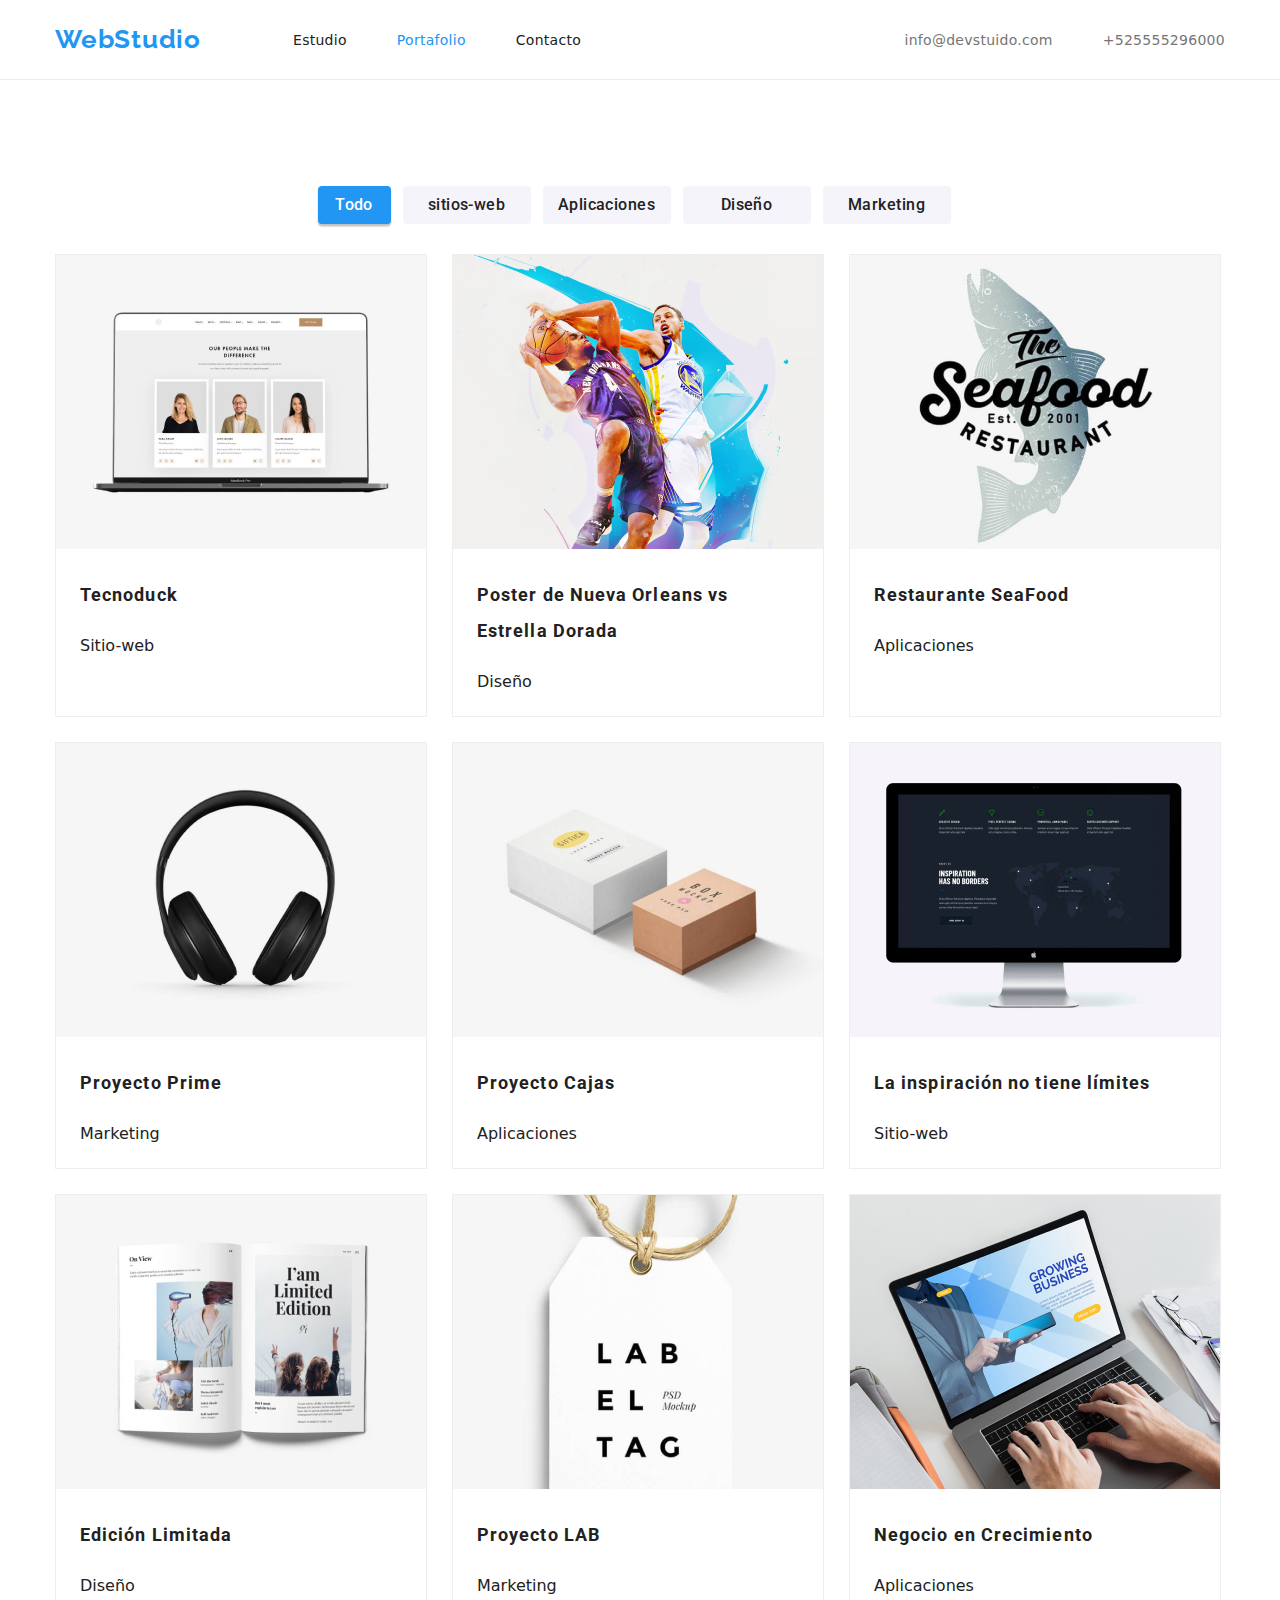
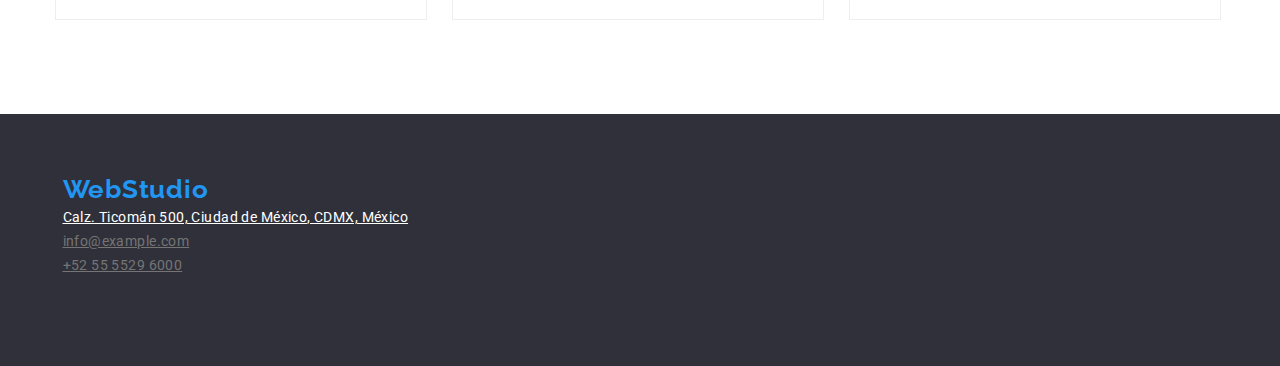
==== commit 549107c8: "Cambios general" ====
--- a/portfolio.html
+++ b/portfolio.html
@@ -10,22 +10,24 @@
     <link rel="preconnect" href="https://fonts.googleapis.com" />
     <link rel="preconnect" href="https://fonts.gstatic.com" crossorigin />
     <link
-    rel="stylesheet"
-    href="https://cdnjs.cloudflare.com/ajax/libs/modern-normalize/1.0.0/modern-normalize.min.css"
-  />
+      rel="stylesheet"
+      href="https://cdnjs.cloudflare.com/ajax/libs/modern-normalize/1.0.0/modern-normalize.min.css"
+    />
     <link
       href="https://fonts.googleapis.com/css2?family=Raleway:wght@700&family=Roboto:wght@400;500;700;900&display=swap"
       rel="stylesheet"
     />
-  </head> 
+  </head>
   <body>
     <header class="header-class">
       <div class="container head">
         <nav class="browser">
           <a class="web-nav">WebStudio</a>
           <ul class="link-brow">
-            <li><a class="link " href="./index.html">Estudio</a></li>
-            <li><a class="link current" href="./portfolio.html">Portafolio</a></li>
+            <li><a class="link" href="./index.html">Estudio</a></li>
+            <li>
+              <a class="link current" href="./portfolio.html">Portafolio</a>
+            </li>
             <li><a class="link" href="./Contacto">Contacto</a></li>
           </ul>
         </nav>
@@ -58,8 +60,7 @@
             <button class="sites" type="button">Marketing</button>
           </li>
         </ul>
-        <div class="container">
-          <section class="group">
+
         <ul class="conte">
           <li class="box">
             <a href="" class="sites-port">
@@ -67,7 +68,7 @@
                 class="img"
                 src="images/tecnoduck.jpg"
                 alt="tecnoduck"
-                width="370px"
+                width="370"
               />
             </a>
             <h3 class="areas">Tecnoduck</h3>
@@ -79,7 +80,7 @@
                 class="img"
                 src="images/post-new-orleans.jpg"
                 alt="poster"
-                width="370px"
+                width="370"
               />
             </a>
             <h3 class="areas">Poster de Nueva Orleans vs Estrella Dorada</h3>
@@ -91,21 +92,19 @@
                 class="img"
                 src="images/sea-food.jpg"
                 alt="restaurante"
-                width="370px"
+                width="370"
               />
             </a>
             <h3 class="areas">Restaurante SeaFood</h3>
             <p class="description">Aplicaciones</p>
           </li>
-        </ul>
-        <ul class="conte">
           <li class="box">
             <a href="" class="sites-port">
               <img
                 class="img"
                 src="images/headphones.jpg"
                 alt="audifonos"
-                width="370px"
+                width="370"
               />
             </a>
             <h3 class="areas">Proyecto Prime</h3>
@@ -113,12 +112,7 @@
           </li>
           <li class="box">
             <a href="" class="sites-port">
-              <img
-                class="img"
-                src="images/boxes.jpg"
-                alt="cajas"
-                width="370px"
-              />
+              <img class="img" src="images/boxes.jpg" alt="cajas" width="370" />
             </a>
             <h3 class="areas">Proyecto Cajas</h3>
             <p class="description">Aplicaciones</p>
@@ -129,12 +123,10 @@
                 class="img"
                 src="images/monitor.jpg"
                 alt="monitor"
-                width="370px"
+                width="370"
             /></a>
             <h3 class="areas">La inspiración no tiene límites</h3>
             <p class="description">Sitio-web</p>
-            </ul>
-            <ul class="conte">
           </li>
           <li class="box">
             <a href="" class="sites-port">
@@ -142,7 +134,7 @@
                 class="img"
                 src="images/limited-edition.jpg"
                 alt="Edicion limitada"
-                width="370px"
+                width="370"
             /></a>
             <h3 class="areas">Edición Limitada</h3>
             <p class="description">Diseño</p>
@@ -153,49 +145,44 @@
                 class="img"
                 src="images/proyect-lab.jpg"
                 alt="Proyecto"
-                width="370px"
+                width="370"
             /></a>
             <h3 class="areas">Proyecto LAB</h3>
             <p class="description">Marketing</p>
           </li>
           <li class="box">
             <a href="" class="sites-port">
-              <img
-                class="img"
-                src="images/pc.jpg"
-                alt="Computador"
-                width="370px"
+              <img class="img" src="images/pc.jpg" alt="Computador" width="370"
             /></a>
             <h3 class="areas">Negocio en Crecimiento</h3>
             <p class="description">Aplicaciones</p>
           </li>
         </ul>
-        </section>
-        </div>
       </section>
     </main>
-    <footer class="foot2">
-      <h3 class="web-foot">WebStudio</h3>
-      <address>
-        <ul class="direct-foot">
-          <li>
-            <a class="addres" href="/">
-              Calz. Ticomán 500, Ciudad de México, CDMX, México
-            </a>
-          </li>
-          <li>
-            <a class="email-2" href="mailto:info@example.com"
-              >info@example.com</a
-            >
-          </li>
-          <li>
-            <a class="phone-2" href="tel:+52 55 5529 6000">
-              +52 55 5529 6000
-            </a>
-          </li>
-        </ul>
-      </address>
+    <footer class="foot1">
+      <div class="container">
+        <h3 class="web-foot">WebStudio</h3>
+        <address>
+          <ul class="direct-foot">
+            <li>
+              <a class="addres" href="/">
+                Calz. Ticomán 500, Ciudad de México, CDMX, México
+              </a>
+            </li>
+            <li>
+              <a class="email-2" href="mailto:info@example.com"
+                >info@example.com</a
+              >
+            </li>
+            <li>
+              <a class="phone-2" href="tel:+52 55 5529 6000">
+                +52 55 5529 6000
+              </a>
+            </li>
+          </ul>
+        </address>
+      </div>
     </footer>
-    </div>
   </body>
 </html>
--- a/css/styles.css
+++ b/css/styles.css
@@ -35,6 +35,8 @@
   /* background: #2196F3; */
 }
 .header-class {
+  display: flex;
+  align-items: center;
   background: #ffffff;
   height: 80px;
   border-bottom: 1px solid #ececec;
@@ -102,7 +104,6 @@
   text-align: right;
   letter-spacing: 0.03em;
   color: var(--var-color-textdeco-ho-fo);
-  /* text-decoration: underline 3px var(--var-color-textdeco-ho-fo); */
 }
 
 .links-datos {
@@ -243,23 +244,12 @@
   margin-top: 90px;
   flex-basis: calc((100% - 90px) / 4);
 }
-
-.img {
-  width: 373.16px;
-  height: 323.7px;
-  margin-right: 30.26px;
-}
-.img:hover,
-.img:focus,
-.img:active {
-  border: 2px solid var(--var-color-textdeco-ho-fo);
-}
 .team {
   display: flex;
   flex-wrap: wrap;
   background: #f5f4fa;
   padding-bottom: 94px;
-  padding-top: 188px;
+  padding-top: 90px;
 }
 .ourteam {
   margin: auto;
@@ -277,12 +267,6 @@
   display: flex;
   margin: auto;
   padding: 0px;
-}
-
-.member:hover,
-.member:focus,
-.member:active {
-  border: 2px solid var(--var-color-textdeco-ho-fo);
 }
 .memb {
   background: #ffffff;
@@ -312,17 +296,6 @@
   letter-spacing: 0.03em;
   color: var(--var-color-text-gris);
 }
-.team-main:hover,
-.team-main:focus,
-.team-main:active {
-  text-decoration: underline 3px var(--var-color-textdeco-ho-fo);
-}
-.profession-main:hover,
-.profession-main:focus,
-.profession-main:active {
-  text-decoration: underline 3px var(--var-color-textdeco-ho-fo);
-}
-
 .foot1 {
   height: 252px;
   padding-left: 15px;
@@ -344,14 +317,6 @@
   letter-spacing: 0.03em;
   color: var(--var-color-textdeco-ho-fo);
 }
-.web-foot:focus,
-.web-foot:hover {
-  text-decoration: underline 3px var(--var-color-textdeco-ho-fo);
-}
-.addres:focus,
-.addres:hover {
-  text-decoration: underline 3px var(--var-color-textdeco-ho-fo);
-}
 .addres {
   font-family: 'Roboto';
   font-style: normal;
@@ -361,10 +326,7 @@
   letter-spacing: 0.03em;
   color: var(--var-color-back-text);
 }
-.email-2:focus,
-.email-2:hover {
-  text-decoration: underline 3px var(--var-color-textdeco-ho-fo);
-}
+
 .email-2 {
   font-family: 'Roboto';
   font-style: normal;
@@ -374,10 +336,7 @@
   letter-spacing: 0.03em;
   color: var(--var-color-text-gris);
 }
-.phone-2:focus,
-.phone-2:hover {
-  text-decoration: underline 3px var(--var-color-textdeco-ho-fo);
-}
+
 .phone-2 {
   font-family: 'Roboto';
   font-style: normal;
@@ -392,14 +351,12 @@
 .sites-a:hover,
 .sites-a:focus,
 .sites-a:active {
-  text-decoration: underline 3px var(--var-color-textdeco-ho-fo);
   background: var(--var-color-textdeco-ho-fo);
   color: var(--var-color-back-text);
 }
 .sites:hover,
 .sites:focus,
 .sites:active {
-  text-decoration: underline 3px var(--var-color-textdeco-ho-fo);
   background: var(--var-color-textdeco-ho-fo);
   color: var(--var-color-back-text);
 }
@@ -434,6 +391,7 @@
   width: 128px;
   height: 38px;
   margin-right: 12px;
+  cursor: pointer;
   background: #f5f4fa;
   border-radius: 4px;
   border: 1px;
@@ -446,19 +404,8 @@
   letter-spacing: 0.03em;
   color: var(--var-color-text-black);
 }
-
-.areas:focus,
-.areas:active,
-.areas:hover {
-  text-decoration: underline 3px var(--var-color-textdeco-ho-fo);
-}
-.description:focus,
-.description:active,
-.description:hover {
-  text-decoration: underline 3px var(--var-color-textdeco-ho-fo);
-}
-
 .areas {
+  margin: 24px;
   font-family: 'Roboto';
   font-style: normal;
   font-weight: 700;
@@ -467,24 +414,30 @@
   letter-spacing: 0.06em;
   color: var(--var-color-text-black);
 }
+.description {
+  margin: 24px;
+}
 
 .box {
-  box-sizing: border-box;
-  margin-right: 12px;
-  width: 370px;
-  height: 423px;
+  flex-basis: calc((100% - 60px) / 3);
   background: var(--var-color-back-text);
-  border: 0px solid #eeeeee;
+  border: 1px solid #eeeeee;
+  cursor: pointer;
+}
+
+.box:hover {
   box-shadow: 0px 1px 1px rgba(0, 0, 0, 0.12), 0px 4px 4px rgba(0, 0, 0, 0.06),
     1px 4px 6px rgba(0, 0, 0, 0.16);
 }
-
 .group {
   margin-top: 56px;
 }
+
 .conte {
   display: flex;
   margin-top: 30px;
+  flex-wrap: wrap;
+  gap: 25px;
 }
 .foot2 {
   height: 252px;
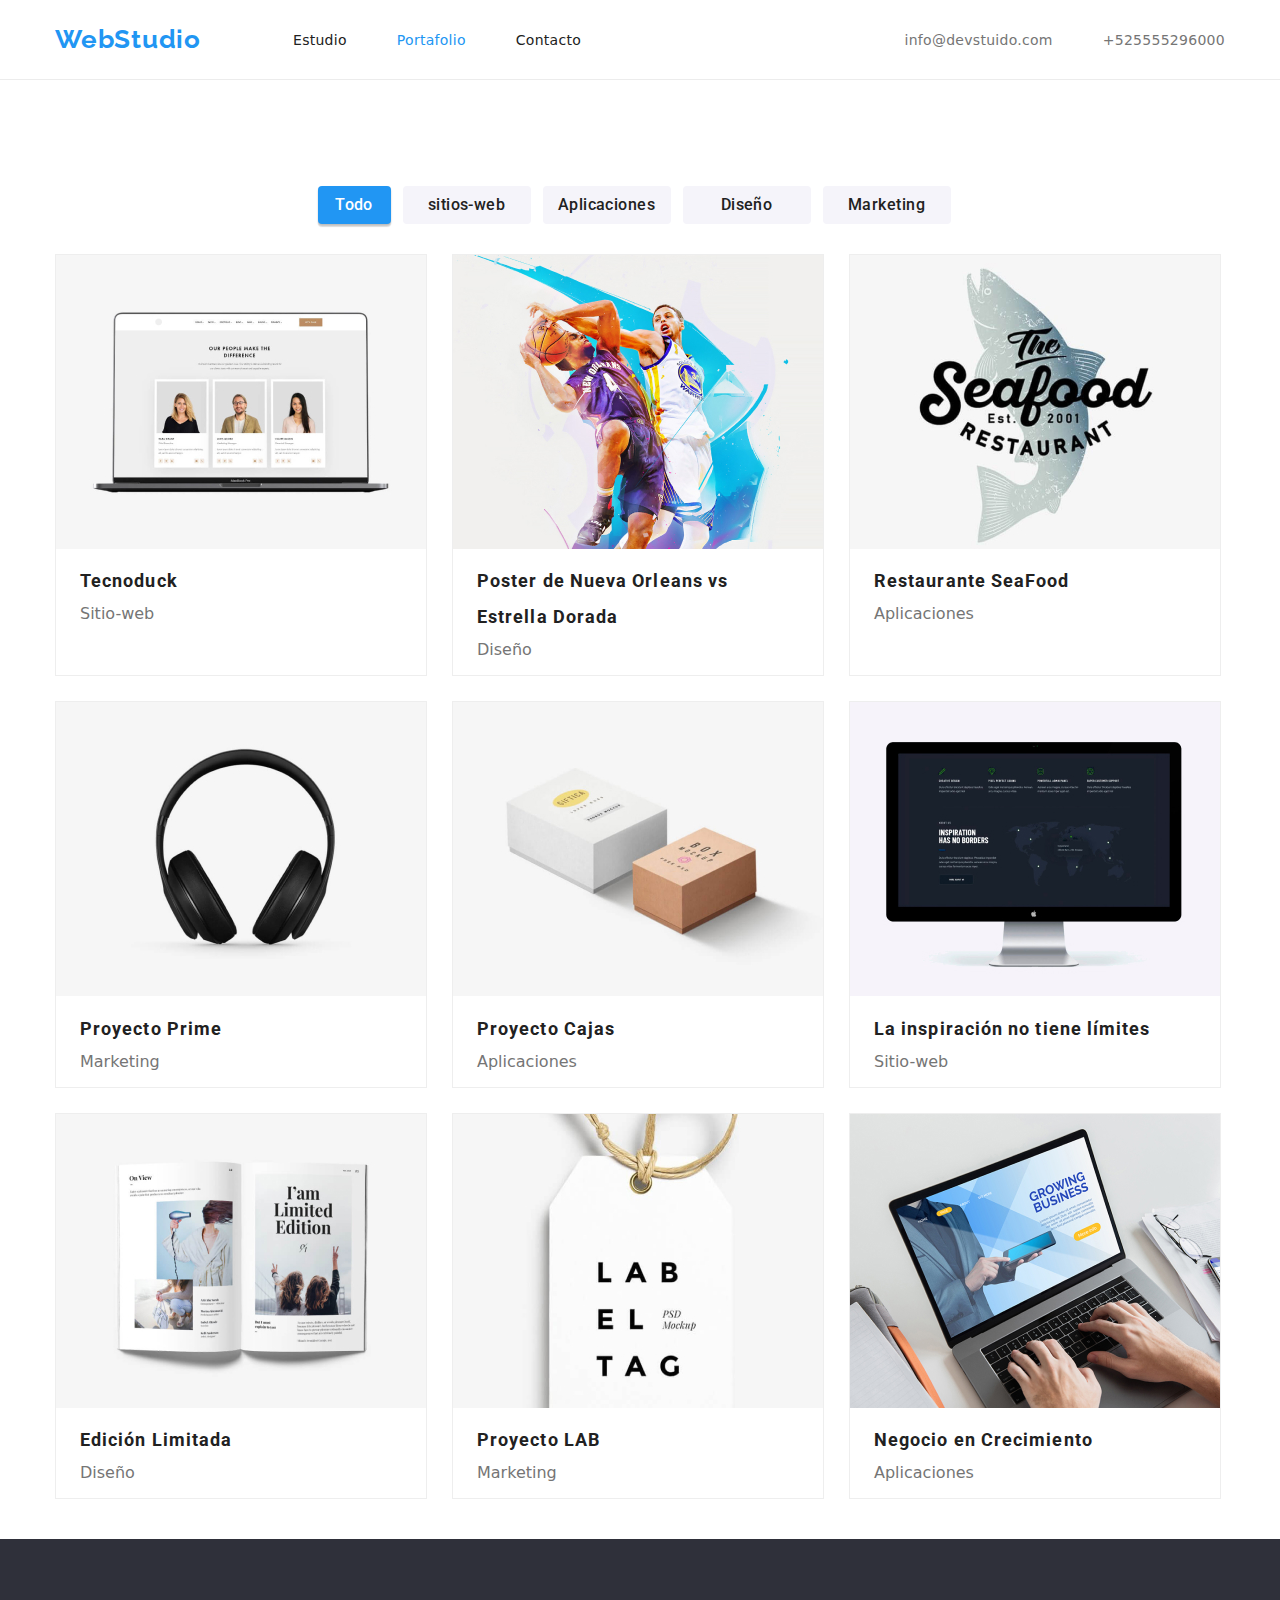
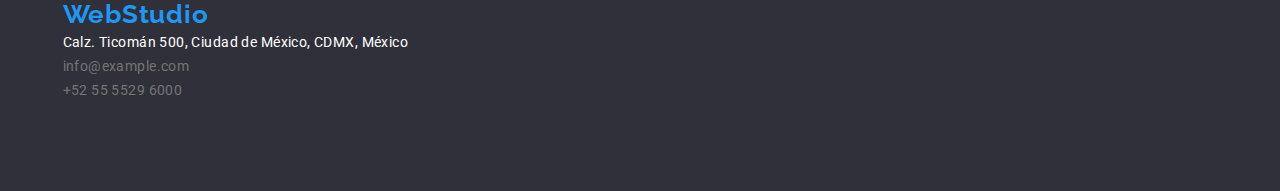
==== commit fbb81954: "cambios general" ====
--- a/portfolio.html
+++ b/portfolio.html
@@ -63,16 +63,18 @@
 
         <ul class="conte">
           <li class="box">
-            <a href="" class="sites-port">
+            <a href="#" class="sites-port">
               <img
                 class="img"
                 src="images/tecnoduck.jpg"
                 alt="tecnoduck"
                 width="370"
               />
-            </a>
-            <h3 class="areas">Tecnoduck</h3>
-            <p class="description">Sitio-web</p>
+              <div class="box-desc">
+                <h3 class="areas">Tecnoduck</h3>
+                <p class="description">Sitio-web</p>
+              </div>
+            </a>
           </li>
           <li class="box">
             <a href="" class="sites-port">
@@ -82,9 +84,11 @@
                 alt="poster"
                 width="370"
               />
-            </a>
+              <div class="box-desc">
             <h3 class="areas">Poster de Nueva Orleans vs Estrella Dorada</h3>
             <p class="description">Diseño</p>
+            </div>
+            </a>
           </li>
           <li class="box">
             <a href="" class="sites-port">
@@ -94,9 +98,12 @@
                 alt="restaurante"
                 width="370"
               />
-            </a>
+            
+            <div class="box-desc">
             <h3 class="areas">Restaurante SeaFood</h3>
             <p class="description">Aplicaciones</p>
+            </div>
+            </a>
           </li>
           <li class="box">
             <a href="" class="sites-port">
@@ -106,16 +113,21 @@
                 alt="audifonos"
                 width="370"
               />
-            </a>
+            <div class="box-desc">
             <h3 class="areas">Proyecto Prime</h3>
             <p class="description">Marketing</p>
+            </div>
+            </a>
           </li>
           <li class="box">
             <a href="" class="sites-port">
               <img class="img" src="images/boxes.jpg" alt="cajas" width="370" />
-            </a>
+            
+            <div class="box-desc">
             <h3 class="areas">Proyecto Cajas</h3>
             <p class="description">Aplicaciones</p>
+            </div>
+            </a>
           </li>
           <li class="box">
             <a href="" class="sites-port">
@@ -124,9 +136,12 @@
                 src="images/monitor.jpg"
                 alt="monitor"
                 width="370"
-            /></a>
+            />
+            <div class="box-desc">
             <h3 class="areas">La inspiración no tiene límites</h3>
             <p class="description">Sitio-web</p>
+            </div>
+            </a>
           </li>
           <li class="box">
             <a href="" class="sites-port">
@@ -135,9 +150,12 @@
                 src="images/limited-edition.jpg"
                 alt="Edicion limitada"
                 width="370"
-            /></a>
+            />
+            <div class="box-desc">
             <h3 class="areas">Edición Limitada</h3>
             <p class="description">Diseño</p>
+            </div>
+            </a>
           </li>
           <li class="box">
             <a href="" class="sites-port">
@@ -146,21 +164,27 @@
                 src="images/proyect-lab.jpg"
                 alt="Proyecto"
                 width="370"
-            /></a>
+            />
+            <div class="box-desc">
             <h3 class="areas">Proyecto LAB</h3>
             <p class="description">Marketing</p>
+            </div>
+            </a>
           </li>
           <li class="box">
             <a href="" class="sites-port">
               <img class="img" src="images/pc.jpg" alt="Computador" width="370"
-            /></a>
+            />
+            <div class="box-desc">
             <h3 class="areas">Negocio en Crecimiento</h3>
             <p class="description">Aplicaciones</p>
+            </a>
+            </div>
           </li>
         </ul>
       </section>
     </main>
-    <footer class="foot1">
+    <footer class="foot2">
       <div class="container">
         <h3 class="web-foot">WebStudio</h3>
         <address>
--- a/css/styles.css
+++ b/css/styles.css
@@ -22,6 +22,11 @@
   margin: 0;
   padding: 0;
 }
+
+a {
+  color: currentColor;
+  text-decoration: none;
+}
 .container {
   width: 1200px;
   margin: 0 auto;
@@ -236,6 +241,7 @@
   margin: 0px;
   padding: 0px;
 }
+
 .benefist-list {
   display: flex;
   justify-content: space-around;
@@ -300,7 +306,6 @@
   height: 252px;
   padding-left: 15px;
   padding-top: 60px;
-  margin-top: 94px;
   background: #2f303a;
 }
 
@@ -405,7 +410,6 @@
   color: var(--var-color-text-black);
 }
 .areas {
-  margin: 24px;
   font-family: 'Roboto';
   font-style: normal;
   font-weight: 700;
@@ -415,7 +419,10 @@
   color: var(--var-color-text-black);
 }
 .description {
-  margin: 24px;
+  color: var(--var-color-text-gris);
+  font-weight: 400px;
+  font-size: 16px;
+  line-height: 30px;
 }
 
 .box {
@@ -443,6 +450,9 @@
   height: 252px;
   padding-left: 15px;
   padding-top: 60px;
-  margin-top: 82px;
+  margin-top: 40px;
   background: #2f303a;
 }
+.box-desc {
+  padding: 10px 24px;
+}
